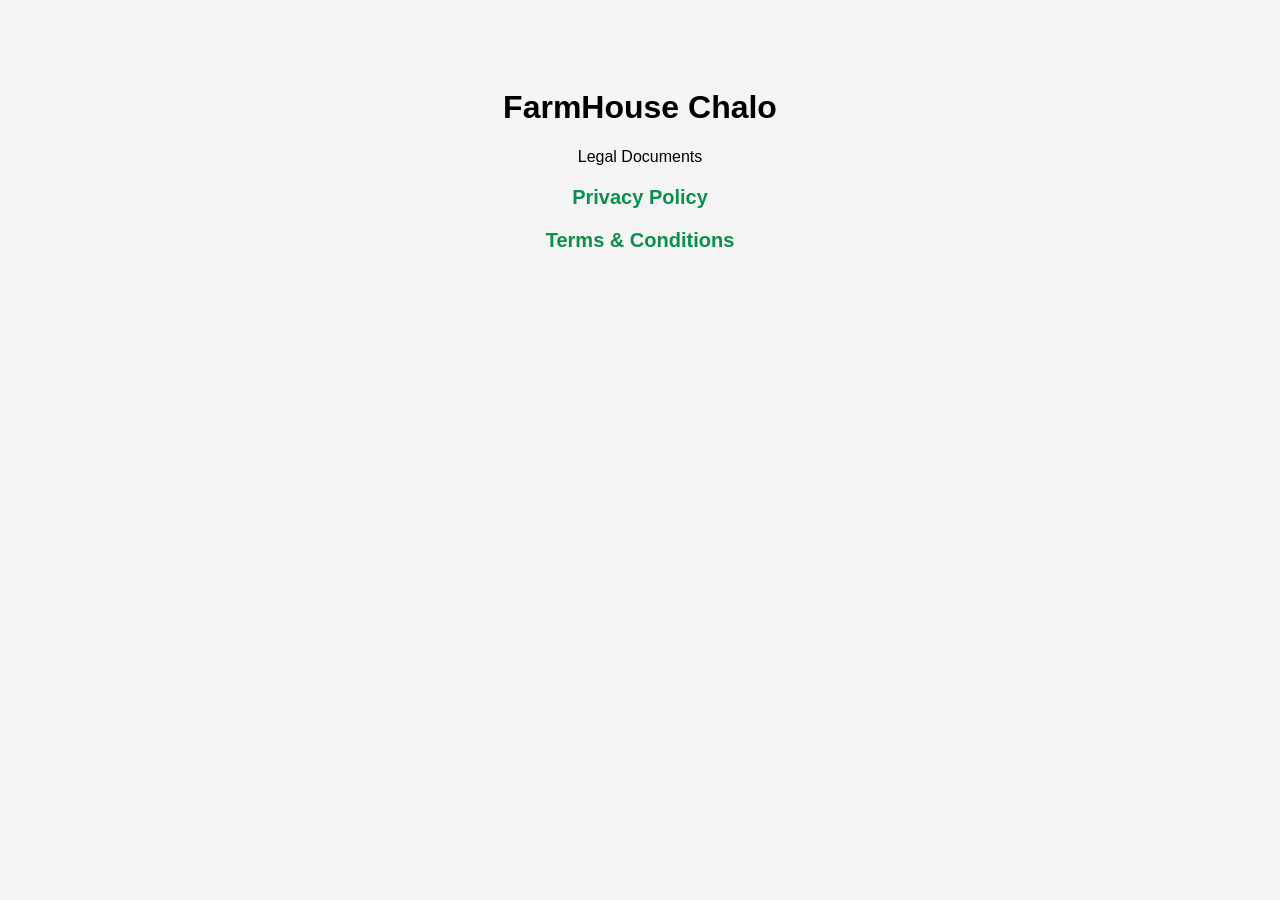
==== index.html @ 0c029bd5 "Add initial HTML structure for FarmHouse Chalo" ====
<!DOCTYPE html>
<html lang="en">
<head>
    <meta charset="UTF-8">
    <meta name="viewport" content="width=device-width, initial-scale=1.0">
    <title>FarmHouse Chalo</title>
    <style>
        body{
            font-family: Arial, sans-serif;
            background:#f5f5f5;
            text-align:center;
            padding:60px;
        }
        a{
            display:block;
            margin:20px;
            font-size:20px;
            text-decoration:none;
            color:#0b8f4d;
            font-weight:bold;
        }
    </style>
</head>
<body>

<h1>FarmHouse Chalo</h1>

<p>Legal Documents</p>

<a href="privacy-policy.html">Privacy Policy</a>

<a href="terms-and-conditions.html">Terms & Conditions</a>

</body>
</html>
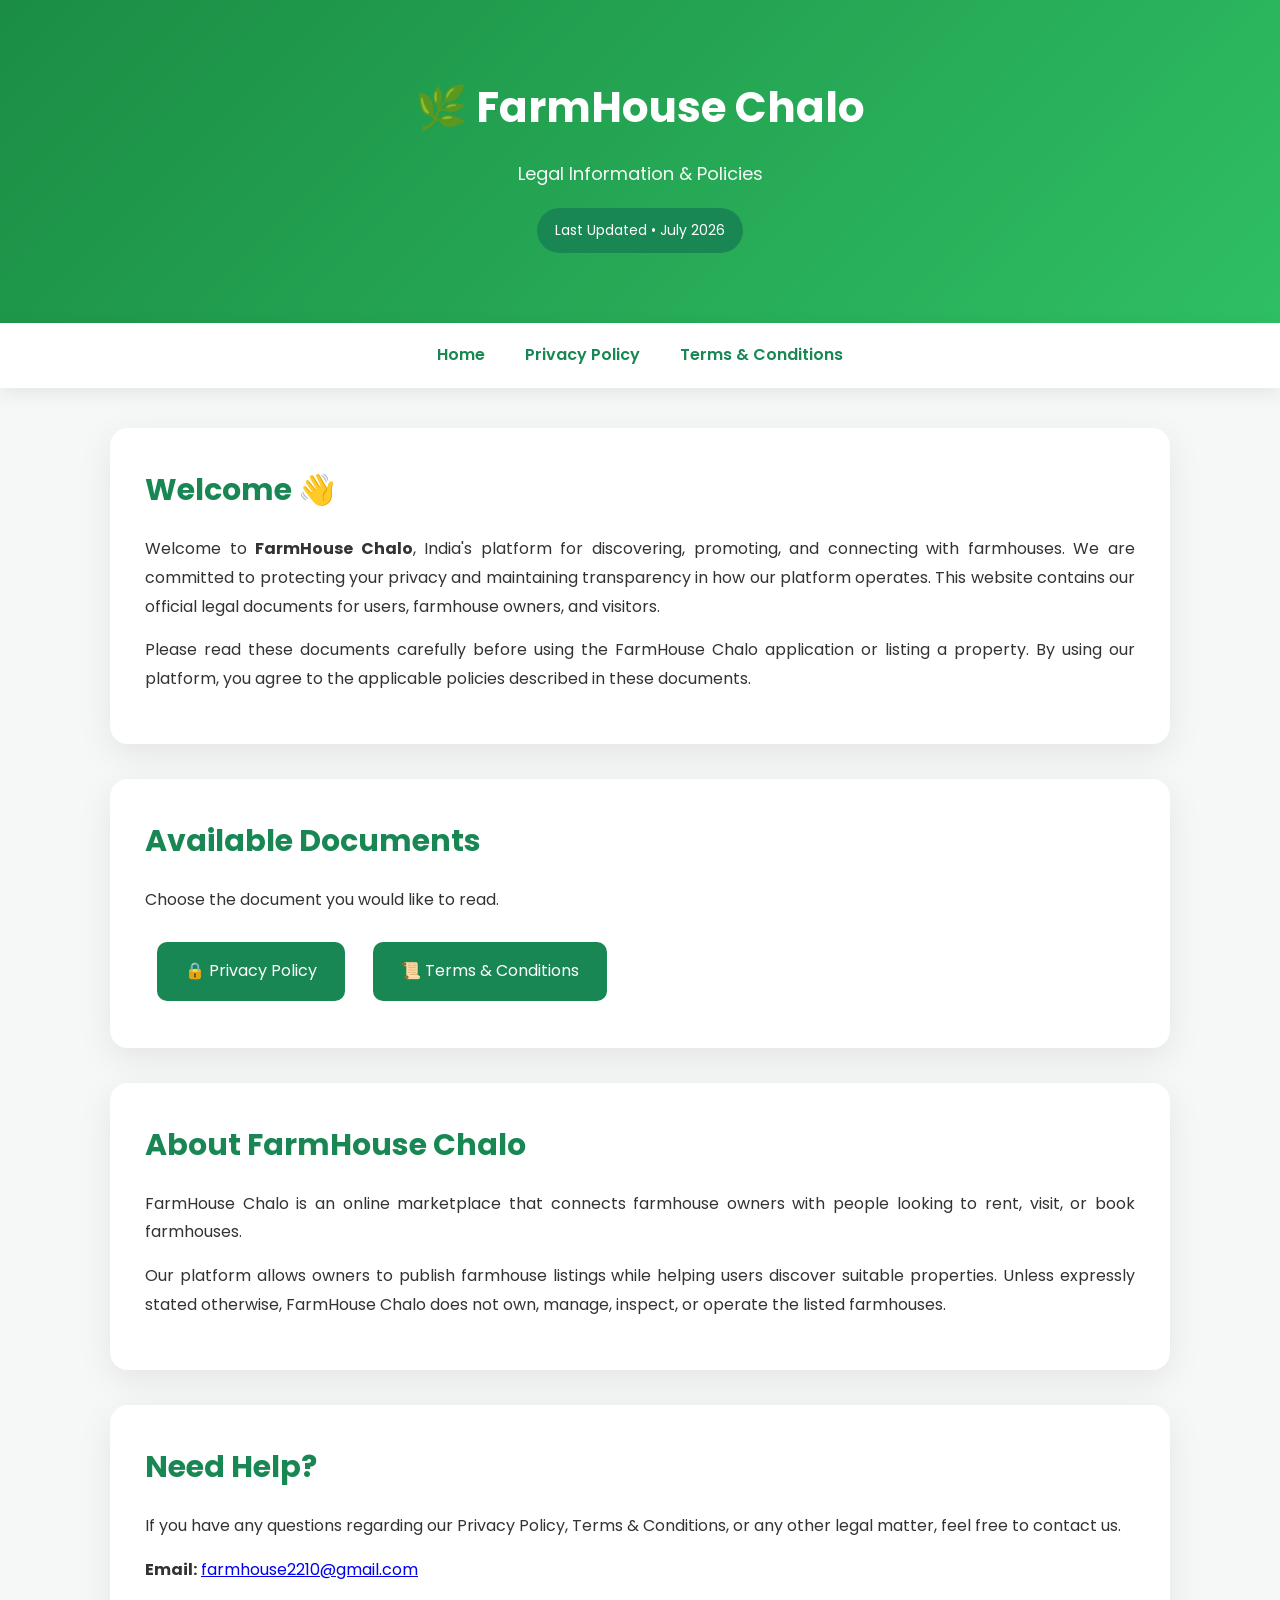
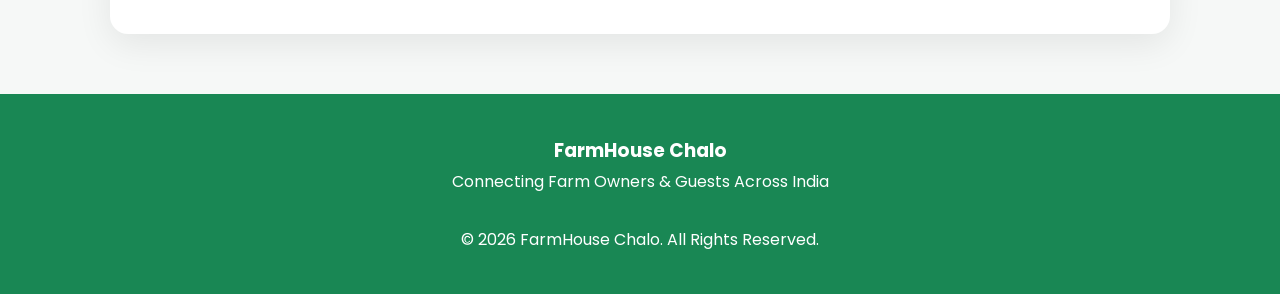
==== commit baf43716: "Enhance index.html with legal information and links Updated the title and added legal information se" ====
--- a/index.html
+++ b/index.html
@@ -1,35 +1,165 @@
 <!DOCTYPE html>
 <html lang="en">
+
 <head>
+
     <meta charset="UTF-8">
     <meta name="viewport" content="width=device-width, initial-scale=1.0">
-    <title>FarmHouse Chalo</title>
-    <style>
-        body{
-            font-family: Arial, sans-serif;
-            background:#f5f5f5;
-            text-align:center;
-            padding:60px;
-        }
-        a{
-            display:block;
-            margin:20px;
-            font-size:20px;
-            text-decoration:none;
-            color:#0b8f4d;
-            font-weight:bold;
-        }
-    </style>
+
+    <title>FarmHouse Chalo | Legal Information</title>
+
+    <link rel="stylesheet" href="style.css">
+
 </head>
+
 <body>
 
-<h1>FarmHouse Chalo</h1>
+<header>
 
-<p>Legal Documents</p>
+    <h1>🌿 FarmHouse Chalo</h1>
 
-<a href="privacy-policy.html">Privacy Policy</a>
+    <p>Legal Information & Policies</p>
 
-<a href="terms-and-conditions.html">Terms & Conditions</a>
+    <span class="badge">
+        Last Updated • July 2026
+    </span>
+
+</header>
+
+<nav>
+
+    <div class="nav-container">
+
+        <a href="index.html">Home</a>
+
+        <a href="privacy-policy.html">
+            Privacy Policy
+        </a>
+
+        <a href="terms-and-conditions.html">
+            Terms & Conditions
+        </a>
+
+    </div>
+
+</nav>
+
+<div class="container">
+
+<div class="card">
+
+<h2>Welcome 👋</h2>
+
+<p>
+
+Welcome to <strong>FarmHouse Chalo</strong>, India's platform for discovering, promoting, and connecting with farmhouses.
+
+We are committed to protecting your privacy and maintaining transparency in how our platform operates.
+
+This website contains our official legal documents for users, farmhouse owners, and visitors.
+
+</p>
+
+<p>
+
+Please read these documents carefully before using the FarmHouse Chalo application or listing a property.
+
+By using our platform, you agree to the applicable policies described in these documents.
+
+</p>
+
+</div>
+
+<div class="card">
+
+<h2>Available Documents</h2>
+
+<p>
+
+Choose the document you would like to read.
+
+</p>
+
+<a class="button" href="privacy-policy.html">
+
+🔒 Privacy Policy
+
+</a>
+
+<a class="button" href="terms-and-conditions.html">
+
+📜 Terms & Conditions
+
+</a>
+
+</div>
+
+<div class="card">
+
+<h2>About FarmHouse Chalo</h2>
+
+<p>
+
+FarmHouse Chalo is an online marketplace that connects farmhouse owners with people looking to rent, visit, or book farmhouses.
+
+</p>
+
+<p>
+
+Our platform allows owners to publish farmhouse listings while helping users discover suitable properties.
+
+Unless expressly stated otherwise, FarmHouse Chalo does not own, manage, inspect, or operate the listed farmhouses.
+
+</p>
+
+</div>
+
+<div class="card">
+
+<h2>Need Help?</h2>
+
+<p>
+
+If you have any questions regarding our Privacy Policy, Terms & Conditions, or any other legal matter, feel free to contact us.
+
+</p>
+
+<p>
+
+<strong>Email:</strong>
+
+<a href="mailto:farmhouse2210@gmail.com">
+
+farmhouse2210@gmail.com
+
+</a>
+
+</p>
+
+</div>
+
+</div>
+
+<footer>
+
+<h3>FarmHouse Chalo</h3>
+
+<p>
+
+Connecting Farm Owners & Guests Across India
+
+</p>
+
+<br>
+
+<p>
+
+© 2026 FarmHouse Chalo. All Rights Reserved.
+
+</p>
+
+</footer>
 
 </body>
+
 </html>
--- a/style.css
+++ b/style.css
@@ -0,0 +1,283 @@
+/* --------------------------------------------------
+   FarmHouse Chalo Legal Pages
+---------------------------------------------------*/
+
+@import url('https://fonts.googleapis.com/css2?family=Poppins:wght@300;400;500;600;700;800&display=swap');
+
+*{
+    margin:0;
+    padding:0;
+    box-sizing:border-box;
+}
+
+body{
+
+    font-family:'Poppins',sans-serif;
+    background:#f6f8f7;
+    color:#333;
+    line-height:1.8;
+
+}
+
+header{
+
+    background:linear-gradient(135deg,#1b8d45,#2fbf63);
+    color:white;
+    padding:70px 20px;
+    text-align:center;
+
+    box-shadow:0 8px 25px rgba(0,0,0,.15);
+
+}
+
+header h1{
+
+    font-size:42px;
+    font-weight:700;
+    margin-bottom:12px;
+
+}
+
+header p{
+
+    font-size:18px;
+    opacity:.95;
+
+}
+
+.container{
+
+    max-width:1100px;
+    margin:40px auto;
+    padding:0 20px;
+
+}
+
+.card{
+
+    background:white;
+    border-radius:18px;
+    padding:35px;
+    margin-bottom:35px;
+
+    box-shadow:0 10px 35px rgba(0,0,0,.08);
+
+}
+
+.card h2{
+
+    color:#198754;
+    margin-bottom:18px;
+    font-size:30px;
+
+}
+
+.card h3{
+
+    color:#1b8d45;
+    margin-top:30px;
+    margin-bottom:12px;
+    font-size:23px;
+
+}
+
+.card p{
+
+    margin-bottom:15px;
+    text-align:justify;
+
+}
+
+.card ul{
+
+    margin-left:25px;
+    margin-bottom:18px;
+
+}
+
+.card li{
+
+    margin:10px 0;
+
+}
+
+.badge{
+
+    display:inline-block;
+
+    background:#198754;
+    color:white;
+
+    padding:10px 18px;
+
+    border-radius:100px;
+
+    font-size:14px;
+
+    margin-top:18px;
+
+}
+
+nav{
+
+    position:sticky;
+    top:0;
+
+    background:white;
+
+    box-shadow:0 5px 20px rgba(0,0,0,.08);
+
+    z-index:999;
+
+}
+
+nav .nav-container{
+
+    max-width:1100px;
+    margin:auto;
+
+    display:flex;
+
+    justify-content:center;
+
+    flex-wrap:wrap;
+
+}
+
+nav a{
+
+    color:#198754;
+
+    text-decoration:none;
+
+    padding:18px 20px;
+
+    font-weight:600;
+
+    transition:.3s;
+
+}
+
+nav a:hover{
+
+    color:white;
+    background:#198754;
+
+}
+
+.toc{
+
+    background:#eefaf1;
+    border-left:6px solid #198754;
+    padding:25px;
+    border-radius:12px;
+
+}
+
+.toc h3{
+
+    margin-top:0;
+
+}
+
+.toc a{
+
+    display:block;
+
+    text-decoration:none;
+
+    color:#198754;
+
+    margin:10px 0;
+
+    font-weight:500;
+
+}
+
+.toc a:hover{
+
+    text-decoration:underline;
+
+}
+
+footer{
+
+    background:#198754;
+    color:white;
+
+    text-align:center;
+
+    padding:40px 20px;
+
+    margin-top:60px;
+
+}
+
+footer a{
+
+    color:white;
+    text-decoration:none;
+
+}
+
+.button{
+
+    display:inline-block;
+
+    padding:15px 28px;
+
+    border-radius:10px;
+
+    background:#198754;
+
+    color:white;
+
+    text-decoration:none;
+
+    margin:12px;
+
+    transition:.3s;
+
+}
+
+.button:hover{
+
+    background:#146c43;
+
+}
+
+@media(max-width:768px){
+
+header h1{
+
+font-size:30px;
+
+}
+
+.card{
+
+padding:22px;
+
+}
+
+.card h2{
+
+font-size:24px;
+
+}
+
+.card h3{
+
+font-size:20px;
+
+}
+
+nav a{
+
+padding:14px;
+
+font-size:15px;
+
+}
+
+}
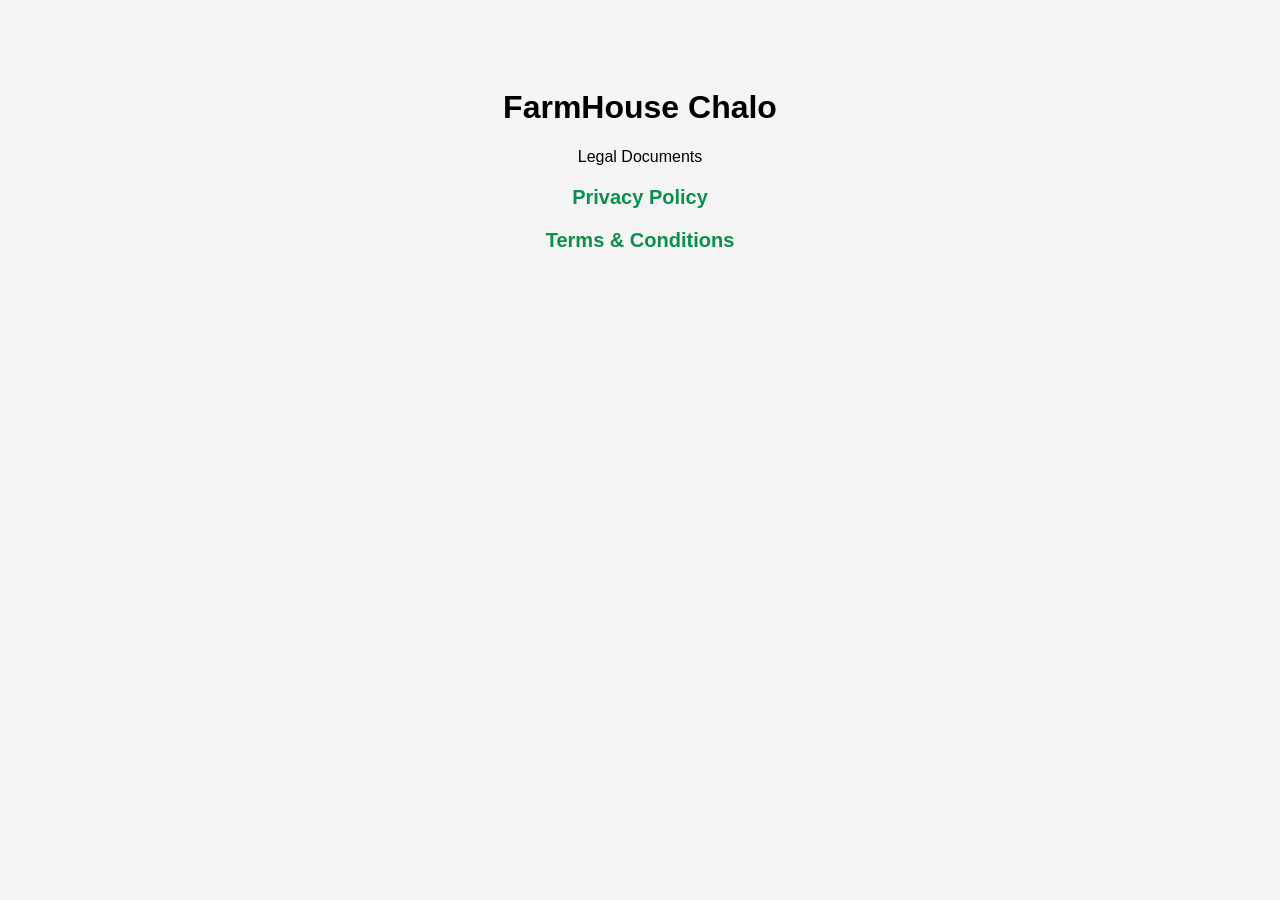
==== commit 0e6d3d62: "Revise title and add CSS styles to index.html Updated the title and added styles for better presenta" ====
--- a/index.html
+++ b/index.html
@@ -1,165 +1,35 @@
 <!DOCTYPE html>
 <html lang="en">
-
 <head>
-
     <meta charset="UTF-8">
     <meta name="viewport" content="width=device-width, initial-scale=1.0">
-
-    <title>FarmHouse Chalo | Legal Information</title>
-
-    <link rel="stylesheet" href="style.css">
-
+    <title>FarmHouse Chalo</title>
+    <style>
+        body{
+            font-family: Arial, sans-serif;
+            background:#f5f5f5;
+            text-align:center;
+            padding:60px;
+        }
+        a{
+            display:block;
+            margin:20px;
+            font-size:20px;
+            text-decoration:none;
+            color:#0b8f4d;
+            font-weight:bold;
+        }
+    </style>
 </head>
-
 <body>
 
-<header>
+<h1>FarmHouse Chalo</h1>
 
-    <h1>🌿 FarmHouse Chalo</h1>
+<p>Legal Documents</p>
 
-    <p>Legal Information & Policies</p>
+<a href="privacy-policy.html">Privacy Policy</a>
 
-    <span class="badge">
-        Last Updated • July 2026
-    </span>
-
-</header>
-
-<nav>
-
-    <div class="nav-container">
-
-        <a href="index.html">Home</a>
-
-        <a href="privacy-policy.html">
-            Privacy Policy
-        </a>
-
-        <a href="terms-and-conditions.html">
-            Terms & Conditions
-        </a>
-
-    </div>
-
-</nav>
-
-<div class="container">
-
-<div class="card">
-
-<h2>Welcome 👋</h2>
-
-<p>
-
-Welcome to <strong>FarmHouse Chalo</strong>, India's platform for discovering, promoting, and connecting with farmhouses.
-
-We are committed to protecting your privacy and maintaining transparency in how our platform operates.
-
-This website contains our official legal documents for users, farmhouse owners, and visitors.
-
-</p>
-
-<p>
-
-Please read these documents carefully before using the FarmHouse Chalo application or listing a property.
-
-By using our platform, you agree to the applicable policies described in these documents.
-
-</p>
-
-</div>
-
-<div class="card">
-
-<h2>Available Documents</h2>
-
-<p>
-
-Choose the document you would like to read.
-
-</p>
-
-<a class="button" href="privacy-policy.html">
-
-🔒 Privacy Policy
-
-</a>
-
-<a class="button" href="terms-and-conditions.html">
-
-📜 Terms & Conditions
-
-</a>
-
-</div>
-
-<div class="card">
-
-<h2>About FarmHouse Chalo</h2>
-
-<p>
-
-FarmHouse Chalo is an online marketplace that connects farmhouse owners with people looking to rent, visit, or book farmhouses.
-
-</p>
-
-<p>
-
-Our platform allows owners to publish farmhouse listings while helping users discover suitable properties.
-
-Unless expressly stated otherwise, FarmHouse Chalo does not own, manage, inspect, or operate the listed farmhouses.
-
-</p>
-
-</div>
-
-<div class="card">
-
-<h2>Need Help?</h2>
-
-<p>
-
-If you have any questions regarding our Privacy Policy, Terms & Conditions, or any other legal matter, feel free to contact us.
-
-</p>
-
-<p>
-
-<strong>Email:</strong>
-
-<a href="mailto:farmhouse2210@gmail.com">
-
-farmhouse2210@gmail.com
-
-</a>
-
-</p>
-
-</div>
-
-</div>
-
-<footer>
-
-<h3>FarmHouse Chalo</h3>
-
-<p>
-
-Connecting Farm Owners & Guests Across India
-
-</p>
-
-<br>
-
-<p>
-
-© 2026 FarmHouse Chalo. All Rights Reserved.
-
-</p>
-
-</footer>
+<a href="terms-and-conditions.html">Terms & Conditions</a>
 
 </body>
-
 </html>
